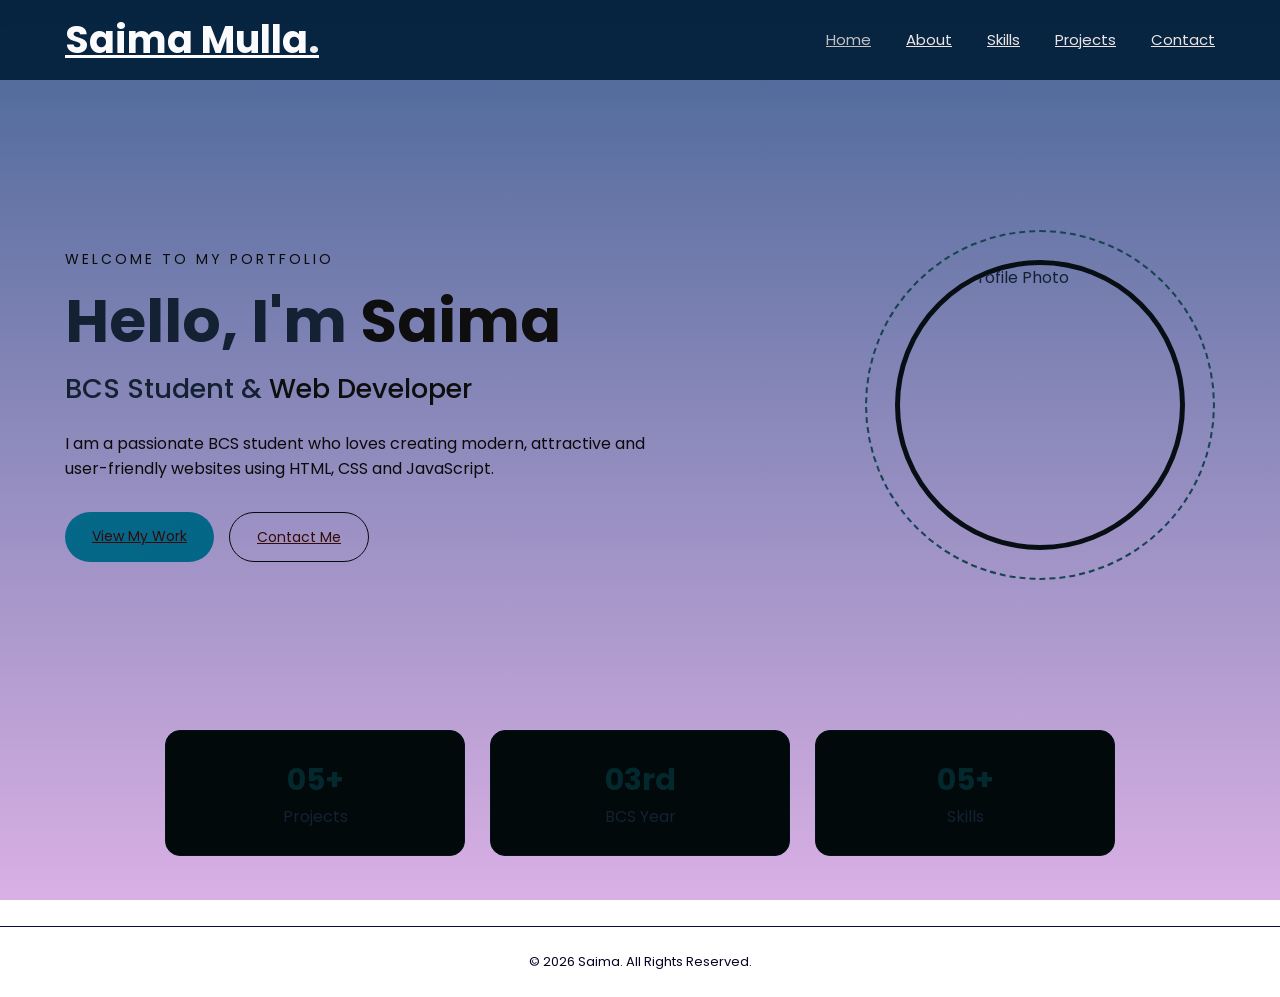
==== index.html @ 42ff7690 "first commit" ====
<!DOCTYPE html>
<html lang="en">

<head>

    <meta charset="UTF-8">
    <meta name="viewport" content="width=device-width, initial-scale=1.0">

    <title>Saima | Portfolio</title>

    <!-- CSS File -->
    <link rel="stylesheet" href="style.css">

    <!-- Google Font -->
    <link rel="preconnect" href="https://fonts.googleapis.com">
    <link rel="preconnect" href="https://fonts.gstatic.com" crossorigin>

    <link href="https://fonts.googleapis.com/css2?family=Poppins:wght@300;400;500;600;700&display=swap" rel="stylesheet">

</head>


<body>




<header>

    <nav class="navbar">

        <!-- Logo -->
        <a href="index.html" class="logo">
            Saima Mulla<span>.</span>
        </a>


        <!-- Page Links -->
        <ul class="nav-links">

            <li>
                <a href="index.html" class="active">Home</a>
            </li>

            <li>
                <a href="about.html">About</a>
            </li>

            <li>
                <a href="skills.html">Skills</a>
            </li>

            <li>
                <a href="projects.html">Projects</a>
            </li>

            <li>
                <a href="contact.html">Contact</a>
            </li>

        </ul>


        <!-- Mobile Menu -->
        <div class="menu-btn" onclick="toggleMenu()">
            ☰
        </div>

    </nav>

</header>




<main>

<section class="hero">


   

    <div class="hero-content">

        <p class="small-title">
            WELCOME TO MY PORTFOLIO
        </p>


        <h1>
            Hello, I'm
            <span>Saima</span>
        </h1>


        <h2>
            BCS Student &
            <span>Web Developer</span>
        </h2>


        <p>
            I am a passionate BCS student who loves creating
            modern, attractive and user-friendly websites using
            HTML, CSS and JavaScript.
        </p>



        <div class="hero-buttons">

            <a href="projects.html" class="btn">
                View My Work
            </a>


            <a href="contact.html" class="btn btn-outline">
                Contact Me
            </a>

        </div>

    </div>



   

    <div class="hero-image">

        <div class="circle">

        <img src="../SaimaPortfolio/js/images/myphoto.jpeg"
            alt="Saima Profile Photo" >

    </div>


</section>





<section class="stats">


    <div class="stat-box">

        <h3>05+</h3>

        <p>
            Projects
        </p>

    </div>


    <div class="stat-box">

        <h3>03rd</h3>

        <p>
            BCS Year
        </p>

    </div>


    <div class="stat-box">

        <h3>05+</h3>

        <p>
            Skills
        </p>

    </div>


</section>

</main>




<footer>

    <p>
        © 2026 Saima. All Rights Reserved.
    </p>

</footer>




<script src="js/script.js"></script>


</body>

</html>
---- style.css ----
* {
    margin: 0;
    padding: 0;
    box-sizing: border-box;
}

html {
    scroll-behavior: smooth;
}

body {
    font-family: 'Poppins',
     sans-serif;
background-image: linear-gradient(
    hsla(216, 87%, 24%, 0.75),
    rgba(212, 165, 225, 0.88)
), url("../images/background.jpeg");

         background-size: cover;
         background-position: center;
         background-attachment: fixed;
         background-repeat: no-repeat;

    color: rgb(20, 33, 51);
    line-height: 1.6;
}


header {
    width: 100%;
    background: rgba(4, 33, 60, 0.95);
    position: sticky;
    top: 0;
    z-index: 1000;
    backdrop-filter: blur(10px);
}

.navbar {
    max-width: 1200px;
    margin: auto;
    height: 80px;
    display: flex;
    align-items: center;
    justify-content: space-between;
    padding: 0 25px;
}

.logo {
    font-size: 38px;
    font-weight: 700;
    color: rgb(251, 251, 254);
}

.logo span {
    color: #eeefef;
}

.nav-links {
    list-style: none;
    display: flex;
    gap: 35px;
}

.nav-links a {
    color: #ede5e5;
    font-size: 15px;
    transition: 0.3s;
}

.nav-links a:hover,
.nav-links a.active {
    color: #c4c0c0;
}

.menu-btn {
    display: none;
    font-size: 28px;
    cursor: pointer;
}



.hero {
    min-height: 650px;
    max-width: 1200px;
    margin: auto;
    padding: 70px 25px;
    display: flex;
    align-items: center;
    justify-content: space-between;
    gap: 50px;
}

.hero-content {
    max-width: 650px;
}

.small-title {
    color: #273838;
    font-size: 14px;
    letter-spacing: 3px;
    margin-bottom: 15px;
}

.hero h1 {
    font-size: 60px;
    line-height: 1.2;
    margin-bottom: 10px;
}

.hero h1 span,
.hero h2 span,
.page-header span {
    color: #0e0e0e;
}

.hero h2 {
    font-size: 27px;
    font-weight: 500;
    margin-bottom: 20px;
}

.hero p {
    color: #0b0b0b;
    max-width: 580px;
}

.hero-buttons {
    display: flex;
    gap: 15px;
    margin-top: 30px;
}

.btn {
    display: inline-block;
    padding: 13px 27px;
    border-radius: 30px;
    background: linear-gradient(135deg, oklch(48.373% 0.0931 228.456), #046687);
    color: rgb(52, 10, 10);
    border: none;
    cursor: pointer;
    font-family: inherit;
    font-size: 14px;
    transition: 0.3s;
}

.btn:hover {
    transform: translateY(-4px);
    box-shadow: 0 10px 30px rgba(5, 93, 134, 0.25);
}

.btn-outline {
    background: transparent;
    border: 1px solid #010c10;
}



.hero-image {
    position: relative;
    width: 350px;
    height: 350px;
}

.hero-image img {
    width: 290px;
    height: 290px;
    object-fit: cover;
    border-radius: 50%;
    position: absolute;
    top: 30px;
    left: 30px;
    border: 5px solid #070f14;
    z-index: 2;
}

.circle {
    width: 350px;
    height: 350px;
    border-radius: 50%;
    border: 2px dashed #174352;
    animation: rotate 15s linear infinite;
}

@keyframes rotate {
    from {
        transform: rotate(0);
    }

    to {
        transform: rotate(360deg);
    }
}



.stats {
    max-width: 1000px;
    margin: 0 auto 70px;
    display: flex;
    justify-content: center;
    gap: 25px;
    padding: 0 25px;
}

.stat-box {
    flex: 1;
    padding: 25px;
    text-align: center;
    background: #01090b;
    border: 1px solid #011315;
    border-radius: 15px;
    transition: 0.3s;
}

.stat-box:hover {
    transform: translateY(-7px);
    border-color: #060a0c;
}

.stat-box h3 {
    color: #03282d;
    font-size: 30px;
}



.page-header {
    text-align: center;
    padding: 90px 20px 60px;
}

.page-header p {
    color: #090a0b;
    letter-spacing: 3px;
    font-size: 13px;
}

.page-header h1 {
    font-size: 48px;
    margin-top: 10px;
}



.about-section {
    max-width: 1100px;
    margin: auto;
    padding: 30px 25px 80px;
    display: flex;
    align-items: center;
    gap: 80px;
}

.about-image img {
    width: 320px;
    height: 380px;
    object-fit: cover;
    border-radius: 20px;
    border: 2px solid #17396d;
}

.about-content {
    flex: 1;
}

.about-content h2 {
    font-size: 32px;
    margin-bottom: 20px;
}

.about-content p {
    color: #0b0b0b;
    margin-bottom: 15px;
}

.info {
    display: grid;
    grid-template-columns: 1fr 1fr;
    gap: 15px;
    margin: 25px 0;
}

.info div {
    padding: 12px;
    background: #171320;
    border-radius: 8px;
}

.info strong {
    color: #124761;
    margin-right: 5px;
}



.education {
    max-width: 900px;
    margin: auto;
    padding: 50px 25px 90px;
}

.section-title {
    text-align: center;
    font-size: 35px;
    margin-bottom: 50px;
}

.section-title span {
    color: #094e82;
}

.timeline {
    border-left: 2px solid #06256c;
    padding-left: 35px;
}

.timeline-item {
    position: relative;
    margin-bottom: 35px;
}

.timeline-dot {
    position: absolute;
    width: 14px;
    height: 14px;
    background: #011517;
    border-radius: 50%;
    left: -43px;
    top: 7px;
}

.timeline-content {
    background: #171320;
    padding: 22px;
    border-radius: 12px;
}

.timeline-content h3 {
    color: #fff;
}

.timeline-content p {
    color: #aaa;
}

.timeline-content span {
    color: #032025;
}



.skills-section {
    max-width: 1100px;
    margin: auto;
    padding: 20px 25px 100px;
    display: grid;
    grid-template-columns: repeat(3, 1fr);
    gap: 25px;
}

.skill-card {
    background: #0f0a6d;
    border: 1px solid #292234;
    padding: 30px;
    border-radius: 18px;
    transition: 0.3s;
}

.skill-card:hover {
    transform: translateY(-8px);
    border-color: #0a3f74;
}

.skill-icon {
    font-size: 35px;
    margin-bottom: 15px;
}

.skill-card h2 {
    margin-bottom: 8px;
}

.skill-card p {
    color: #999;
    font-size: 14px;
    margin-bottom: 20px;
}

.progress {
    width: 100%;
    height: 7px;
    background: #292234;
    border-radius: 10px;
    overflow: hidden;
}

.progress div {
    height: 100%;
    background: linear-gradient(90deg, #085f7c, #094585);
}

.skill-card > span {
    display: block;
    color: #063f8e;
    text-align: right;
    margin-top: 8px;
    font-size: 13px;
}



.projects-section {
    max-width: 1100px;
    margin: auto;
    padding: 20px 25px 100px;
    display: grid;
    grid-template-columns: repeat(2, 1fr);
    gap: 30px;
}

.project-card {
    position: relative;
    background: #5e639d;
    padding: 35px;
    border-radius: 18px;
    border: 1px solid #292234;
    overflow: hidden;
    transition: 0.3s;
}

.project-card:hover {
    transform: translateY(-8px);
    border-color: #10022f;
}

.project-number {
    font-size: 55px;
    font-weight: 700;
    color: #0a0d5b;
    position: absolute;
    right: 20px;
    top: 5px;
}

.project-card h2 {
    margin-bottom: 15px;
}

.project-card p {
    color: #aaa;
    margin-bottom: 20px;
}

.tags {
    display: flex;
    gap: 8px;
    flex-wrap: wrap;
    margin-bottom: 25px;
}

.tags span {
    font-size: 12px;
    padding: 6px 12px;
    border-radius: 20px;
    background: #1a0452;
    color: #02071d;
}

.project-link {
    color: #0c0430;
}



.contact-section {
    max-width: 1100px;
    margin: auto;
    padding: 20px 25px 100px;
    display: grid;
    grid-template-columns: 1fr 1fr;
    gap: 70px;
}

.contact-info h2 {
    font-size: 35px;
    margin-bottom: 15px;
}

.contact-info > p {
    color: #aaa;
    margin-bottom: 35px;
}

.contact-item {
    display: flex;
    align-items: center;
    gap: 18px;
    margin-bottom: 25px;
}

.contact-icon {
    width: 50px;
    height: 50px;
    border-radius: 12px;
    background: #171320;
    display: flex;
    align-items: center;
    justify-content: center;
    font-size: 22px;
}

.contact-item h3 {
    font-size: 15px;
}

.contact-item p {
    color: #aaa;
    font-size: 14px;
}

.contact-form {
    background: #171320;
    padding: 30px;
    border-radius: 18px;
}

.input-group {
    margin-bottom: 18px;
}

.input-group input,
.input-group textarea {
    width: 100%;
    border: 1px solid #0d0232;
    background: #0d0b14;
    color: white;
    padding: 14px;
    border-radius: 8px;
    outline: none;
    font-family: inherit;
}

.input-group input:focus,
.input-group textarea:focus {
    border-color: #130244;
}

#formMessage {
    margin-top: 15px;
    color: #030a36;
}



footer {
    text-align: center;
    padding: 25px;
    border-top: 1px solid #090d40;
    color: #090325;
    font-size: 13px;
}



@media (max-width: 850px) {

    .nav-links {
        position: absolute;
        top: 80px;
        left: 0;
        width: 100%;
        background: #171320;
        display: none;
        flex-direction: column;
        text-align: center;
        padding: 25px;
        gap: 20px;
    }

    .nav-links.show {
        display: flex;
    }

    .menu-btn {
        display: block;
    }

    .hero {
        flex-direction: column-reverse;
        text-align: center;
    }

    .hero-buttons {
        justify-content: center;
    }

    .hero h1 {
        font-size: 43px;
    }

    .hero-image {
        transform: scale(0.8);
    }

    .about-section {
        flex-direction: column;
        text-align: center;
    }

    .info {
        text-align: left;
    }

    .skills-section {
        grid-template-columns: repeat(2, 1fr);
    }

    .contact-section {
        grid-template-columns: 1fr;
    }

}


@media (max-width: 550px) {

    .hero {
        padding-top: 40px;
    }

    .hero-image {
        transform: scale(0.65);
        margin-bottom: -50px;
    }

    .hero h1 {
        font-size: 36px;
    }

    .hero h2 {
        font-size: 21px;
    }

    .stats {
        flex-direction: column;
    }

    .skills-section,
    .projects-section {
        grid-template-columns: 1fr;
    }

    .page-header h1 {
        font-size: 38px;
    }

    .about-image img {
        width: 280px;
        height: 330px;
    }

    .info {
        grid-template-columns: 1fr;
    }

}
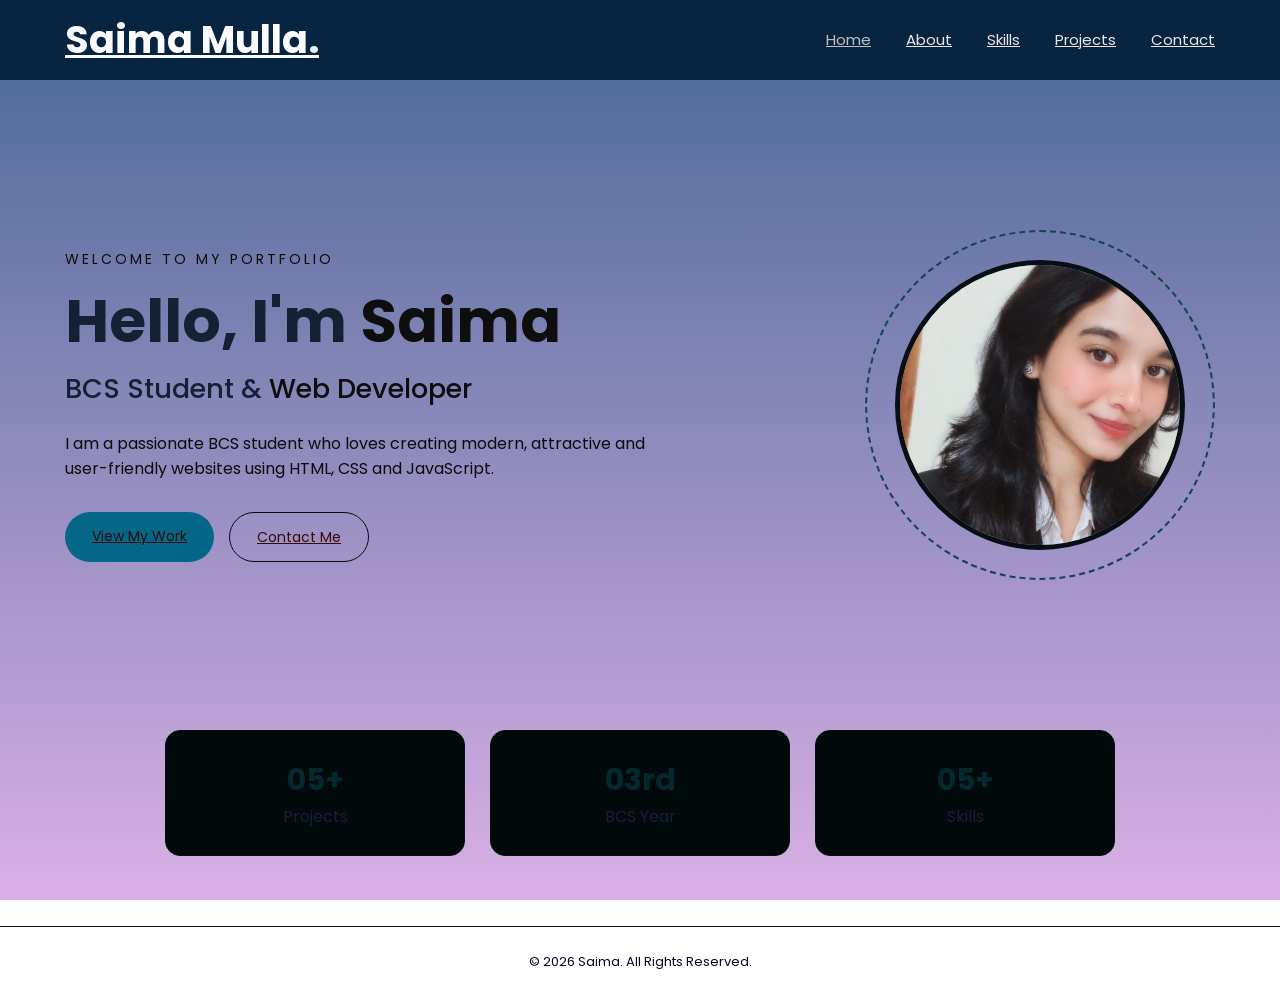
==== commit f048d46b: "Update index.html" ====
--- a/index.html
+++ b/index.html
@@ -130,7 +130,7 @@
 
         <div class="circle">
 
-        <img src="../SaimaPortfolio/js/images/myphoto.jpeg"
+        <img src="js/images/myphoto.jpeg"
             alt="Saima Profile Photo" >
 
     </div>
@@ -201,4 +201,4 @@
 
 </body>
 
-</html>+</html>
